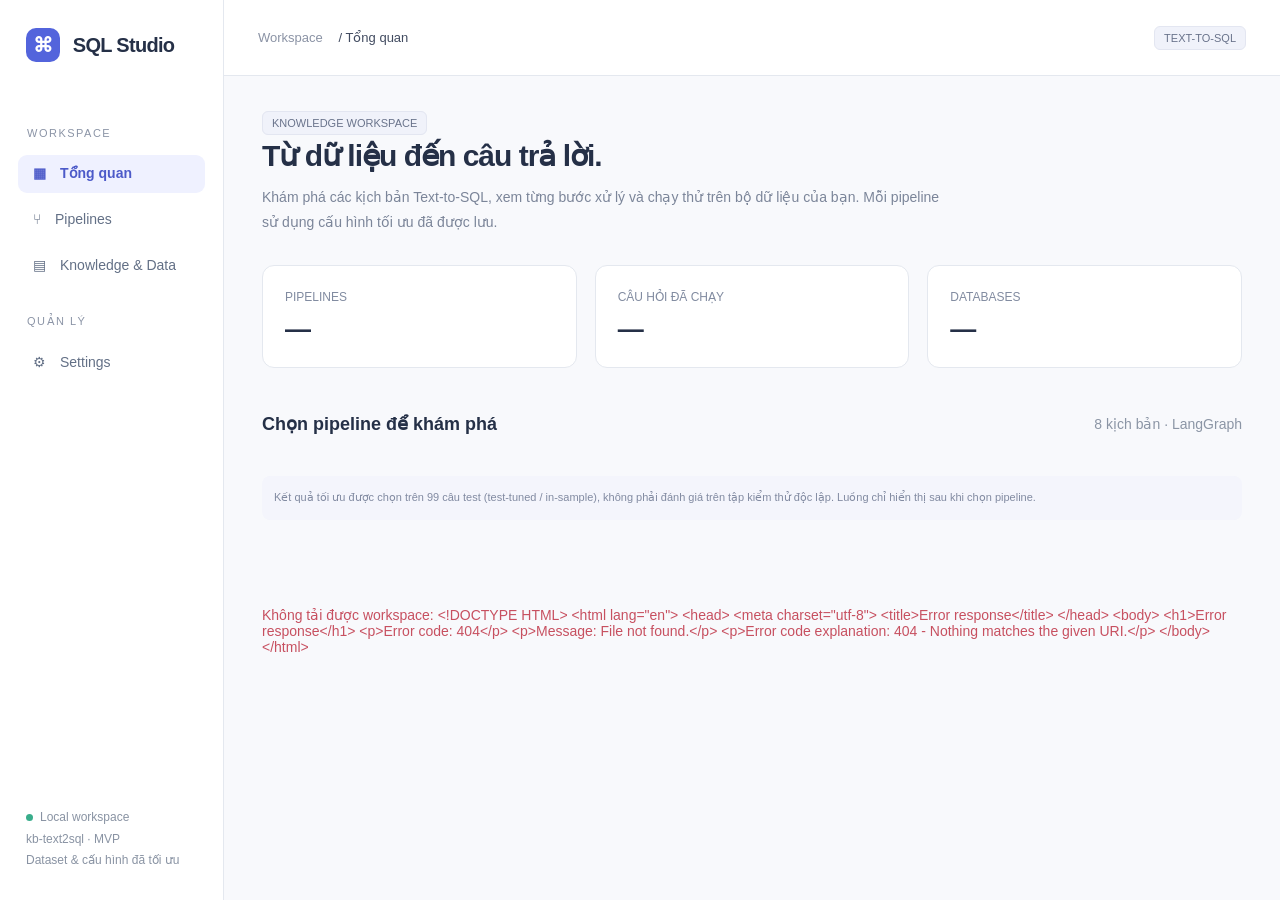
==== src/branch_sql_MVP/app/static/studio.html @ 53cede7e "khanh-final" ====
<!doctype html>
<html lang="vi">
<head><meta charset="utf-8"><meta name="viewport" content="width=device-width,initial-scale=1"><title>SQL Studio · Knowledge workspace</title>
<style>
:root{font-family:Inter,Segoe UI,sans-serif;color:#253047;background:#f8f9fc;font-size:14px;--line:#e4e8ef;--blue:#5364dc;--muted:#7d8699}*{box-sizing:border-box}body{margin:0}button,select,input,textarea{font:inherit}button,a,select{cursor:pointer}button{border:1px solid var(--line);background:white;color:inherit;padding:10px 15px;border-radius:9px}button:hover{background:#f0f2fc}button:disabled{opacity:.45;cursor:wait}a{color:var(--blue);text-decoration:none}.shell{display:grid;grid-template-columns:224px 1fr;min-height:100vh}aside{background:#fff;border-right:1px solid var(--line);padding:28px 18px;display:flex;flex-direction:column;gap:8px}.brand{font-size:20px;font-weight:750;letter-spacing:-.7px;margin:0 8px 35px}.brand span{display:inline-grid;place-items:center;background:#5364dc;color:white;border-radius:10px;width:34px;height:34px;margin-right:8px}.nav{border:0;text-align:left;color:#637086;background:transparent}.nav.active{background:#eff1ff;color:#4c5ac9;font-weight:650}.eyebrow{font-size:11px;letter-spacing:1.5px;text-transform:uppercase;color:#8b94a6;margin:22px 9px 8px}.aside-bottom{margin-top:auto;font-size:12px;color:#8993a3;line-height:1.8;padding:24px 8px 0}.dot{display:inline-block;width:7px;height:7px;background:#39ad8b;border-radius:50%;margin-right:7px}main{min-width:0}header{height:76px;background:#fff;border-bottom:1px solid var(--line);display:flex;align-items:center;justify-content:space-between;padding:0 34px}.crumb{color:#8b93a5;font-size:13px}.crumb strong{color:#414b60;margin-left:12px;font-weight:500}.badge{background:#f0f2fa;border:1px solid #e3e6f1;border-radius:6px;padding:5px 9px;font-size:11px;color:#69738b}.page{padding:38px;max-width:1500px;margin:auto}h1{font-weight:650;font-size:30px;letter-spacing:-1px;margin:8px 0 12px}h2{font-size:18px;font-weight:600}.subtitle{color:#7b8599;line-height:1.8;margin:0 0 28px;max-width:690px}.stats{display:grid;grid-template-columns:repeat(3,1fr);gap:18px;margin:30px 0}.stat{background:#fff;border:1px solid var(--line);border-radius:12px;padding:22px}.stat b{font-size:26px;display:block;margin-top:10px;font-weight:600}.stat span{color:#818ba0;font-size:12px}.section-title{display:flex;align-items:center;justify-content:space-between;margin:30px 0 15px}.cards{display:grid;grid-template-columns:repeat(3,minmax(0,1fr));gap:16px}.card{background:#fff;text-align:left;padding:22px;border-radius:13px;min-height:180px;transition:.15s}.card:hover{border-color:#a9b3f1;transform:translateY(-2px);box-shadow:0 6px 20px #25304708}.icon{display:inline-grid;place-items:center;width:36px;height:36px;border-radius:10px;background:#edf0ff;color:#6470d4;font-size:18px;margin-bottom:15px}.card h2{margin:0 0 10px;font-size:15px}.card p{font-size:12px;color:#8490a3;line-height:1.7;margin:0 0 18px}.card footer{border-top:1px solid #f0f2f6;padding-top:14px;display:flex;justify-content:space-between;color:#7e889e;font-size:11px}.editor{height:calc(100vh - 76px);display:flex;flex-direction:column}.toolbar{display:flex;align-items:center;gap:12px;padding:18px 24px;background:white;border-bottom:1px solid var(--line)}.toolbar select{max-width:310px}.primary{background:var(--blue);color:white;border-color:var(--blue)}.primary:hover{background:#4354c6}.workspace{display:grid;grid-template-columns:minmax(0,1fr) 350px;min-height:0;flex:1}.canvas-wrap{overflow:auto;position:relative;background-color:#f6f7fb;background-image:radial-gradient(#d5dbe6 .8px,transparent .8px);background-size:18px 18px}.canvas{position:relative;transform-origin:top left;min-height:600px}.node{position:absolute;width:212px;background:#fff;border:1px solid #dce1eb;border-radius:11px;text-align:left;padding:15px;box-shadow:0 3px 6px #24325606;min-height:82px}.node .name{display:block;font-size:12px;font-weight:600;margin-bottom:7px}.node small{color:#9aa3b4;font-size:10px}.node.running{border:2px solid #8090f1;box-shadow:0 0 0 4px #5364dc18}.node.done{border-color:#5bbb9b}.node.failed{border-color:#e97c83}.node.selected{box-shadow:0 0 0 3px #5364dc25}.node .state{float:right;color:#3da185}.inspector{background:white;border-left:1px solid var(--line);padding:22px;overflow:auto}.inspector h2{margin:0 0 8px}.inspector label{display:block;color:#778196;font-size:12px;margin:18px 0 7px}input,select,textarea{width:100%;border:1px solid #dfe4ed;border-radius:8px;background:#fff;padding:10px;color:#39465e}textarea{resize:vertical;min-height:90px}pre{white-space:pre-wrap;overflow-wrap:anywhere;background:#f7f8fc;border:1px solid #edf0f5;padding:13px;border-radius:8px;font-size:11px;line-height:1.7;max-height:380px;overflow:auto}.runbar{padding:11px 24px;background:white;border-top:1px solid var(--line);display:flex;gap:16px;align-items:center;font-size:12px}.status{color:#748199}.error{color:#c75060}.legend{display:flex;gap:18px;font-size:11px;color:#929cad;margin:15px 0}.zoom{position:sticky;bottom:16px;left:16px;display:flex;gap:4px;width:max-content}.zoom button{padding:7px 12px}.notice{padding:12px;background:#f4f5fc;border-radius:8px;color:#818aa1;font-size:11px;line-height:1.8}.hidden,[hidden]{display:none!important}.settings-grid{display:grid;grid-template-columns:1fr 1fr;gap:18px;max-width:780px}.settings-grid label{font-size:12px;color:#7d8799}.settings-grid input,.settings-grid select{margin:8px 0 15px}iframe{width:100%;height:calc(100vh - 80px);border:0}.trace-entry{display:block;width:100%;text-align:left;font-size:11px;margin:5px 0;padding:8px}.muted{color:#8b95a5}@media(max-width:1050px){.shell{grid-template-columns:180px 1fr}.cards{grid-template-columns:repeat(2,1fr)}.workspace{grid-template-columns:minmax(0,1fr) 300px}.page{padding:24px}}@media(max-width:750px){.shell{display:block}aside{flex-direction:row;padding:10px;flex-wrap:wrap}.brand{margin:0 10px}.eyebrow,.aside-bottom{display:none}header{height:58px;padding:12px}.cards{grid-template-columns:1fr}.stats{gap:8px}.stat{padding:14px}.workspace{display:flex;flex-direction:column;overflow:auto}.canvas-wrap{min-height:400px}.inspector{overflow:visible}.editor{height:auto}.toolbar{flex-wrap:wrap}.settings-grid{grid-template-columns:1fr}}
</style></head>
<body><div class="shell"><aside><div class="brand"><span>⌘</span> SQL Studio</div><div class="eyebrow">Workspace</div><button class="nav active" data-page="overview">▦　Tổng quan</button><button class="nav" data-page="pipelines">⑂　Pipelines</button><button class="nav" data-page="knowledge">▤　Knowledge & Data</button><div class="eyebrow">Quản lý</div><button class="nav" data-page="settings">⚙　Settings</button><div class="aside-bottom"><span class="dot"></span>Local workspace<br>kb-text2sql · MVP<br>Dataset & cấu hình đã tối ưu</div></aside><main><header><div class="crumb">Workspace <strong id="breadcrumb">/ Tổng quan</strong></div><span class="badge">TEXT-TO-SQL</span></header>
<section id="overview" class="page"><span class="badge">KNOWLEDGE WORKSPACE</span><h1>Từ dữ liệu đến câu trả lời.</h1><p class="subtitle">Khám phá các kịch bản Text-to-SQL, xem từng bước xử lý và chạy thử trên bộ dữ liệu của bạn. Mỗi pipeline sử dụng cấu hình tối ưu đã được lưu.</p><div class="stats"><div class="stat"><span>PIPELINES</span><b id="pipeline-count">—</b></div><div class="stat"><span>CÂU HỎI ĐÃ CHẠY</span><b id="case-count">—</b></div><div class="stat"><span>DATABASES</span><b id="db-count">—</b></div></div><div class="section-title"><h2>Chọn pipeline để khám phá</h2><span class="muted">8 kịch bản · LangGraph</span></div><div id="cards" class="cards"></div><p class="notice">Kết quả tối ưu được chọn trên 99 câu test (test-tuned / in-sample), không phải đánh giá trên tập kiểm thử độc lập. Luồng chỉ hiển thị sau khi chọn pipeline.</p></section>
<section id="editor" class="editor" hidden><div class="toolbar"><button id="back">←</button><select id="pipeline-select" aria-label="Chọn pipeline"></select><span class="badge" id="model-badge"></span><span style="flex:1"></span><button id="replay">↺ Xem lần chạy đã lưu</button><button id="run" class="primary">▶ Chạy thử</button></div><div class="workspace"><div class="canvas-wrap"><div class="canvas" id="canvas"></div><div class="zoom"><button id="zoom-out" aria-label="Thu nhỏ">−</button><button id="zoom-reset">100%</button><button id="zoom-in" aria-label="Phóng to">+</button><button id="zoom-fit">Vừa màn hình</button></div></div><div class="inspector"><h2 id="pipeline-title">Pipeline</h2><p class="notice" id="pipeline-description"></p><label for="case-select">Câu hỏi / Database</label><select id="case-select"></select><label for="question">Câu hỏi chạy thử</label><textarea id="question"></textarea><details><summary style="margin-top:18px;cursor:pointer;color:#758096">Model & cấu hình chạy</summary><label>Provider</label><select id="provider"></select><label>Model</label><input id="model"><label>API key cho lần chạy này</label><input id="api-key" type="password" autocomplete="off"><label>Cấu hình tối ưu của pipeline</label><pre id="parameters"></pre></details><div class="legend"><span>○ Chờ</span><span>◉ Đang chạy</span><span>✓ Hoàn tất</span></div><h2>Kết quả SQL</h2><pre id="result">Chọn “Xem lần chạy đã lưu” hoặc “Chạy thử”.</pre><h2>Chi tiết node</h2><pre id="detail">Chọn một node trên canvas để xem đầu ra.</pre><h2>Nhật ký luồng</h2><div id="trace"></div></div></div><div class="runbar"><span class="dot"></span><span id="status" class="status" role="status">Sẵn sàng</span><span style="flex:1"></span><span class="muted">Nét đứt: nhánh điều kiện · Nhấn node để kiểm tra</span></div></section>
<section id="settings" class="page" hidden><span class="badge">CONFIGURATION</span><h1>Cấu hình workspace</h1><p class="subtitle">Toàn bộ setting được chuyển từ kb-text2sql. Các pipeline tối ưu còn có tham số riêng được hiển thị trong màn hình chạy.</p><form id="settings-form"><div class="settings-grid"><label>Provider<select id="setting-provider"></select></label><label>Model<input id="setting-model"></label><label>Dense embedding<input id="setting-dense"></label><label>Reranker<input id="setting-rerank"></label><label>Qdrant URL<input id="setting-url"></label><label>Qdrant local path<input id="setting-local"></label></div><button class="primary">Lưu cấu hình</button> <a href="/ui" target="_blank" rel="noopener">Mở toàn bộ setting & công cụ nâng cao ↗</a><p id="settings-status" role="status"></p></form></section><section id="knowledge" hidden><iframe title="Knowledge, dữ liệu và công cụ nâng cao" id="legacy"></iframe></section><p id="fatal" class="page error" role="alert" hidden></p>
</main></div>
<script>
const $=id=>document.getElementById(id);let pipelines=[],cases=[],settings={},active=null,graph=null,outputs={},busy=false,selectionVersion=0,zoom=1;
const descriptions={'P1-full':'Toàn bộ schema & business context → sinh SQL một lượt.','B4-hybrid':'Schema/value linking + hybrid retrieval → SQL có ngữ cảnh.','B4-event-seeds':'Hybrid evidence + event seeds, không mở rộng quan hệ.','B4-event-expansion':'Mở rộng event–entity theo quan hệ, giới hạn hop và ngân sách.','B5-selector':'Chọn evidence theo câu hỏi bằng LLM trước khi sinh SQL.','B6-relational':'Relational context → thực thi chỉ đọc → sửa SQL có giới hạn.','B6-hybrid':'Hybrid context → thực thi chỉ đọc → sửa SQL có giới hạn.','G1-adaptive':'Chọn nhánh full / hybrid / SAG, tạo ứng viên và chọn SQL.'};
const names={__start__:'Bắt đầu',__end__:'Kết thúc',assemble_full_context:'Toàn bộ ngữ cảnh',generate_one_candidate:'Sinh SQL',assemble_linked_context:'Hybrid & schema linking',generate_linked_candidate:'Sinh SQL với evidence',expand_relational_context:'Event seeds & expansion',select_relational_evidence:'Chọn evidence',generate_relational_candidate:'Sinh SQL quan hệ',assemble_frozen_context:'Cố định ngữ cảnh',generate_initial_candidate:'Sinh SQL ban đầu',observe_latest_candidate:'Thực thi & quan sát',repair_candidate:'Sửa SQL',finalize_candidate:'Chọn kết quả cuối',choose_context_route:'Chọn nhánh ngữ cảnh',assemble_relational_context:'Ngữ cảnh quan hệ',generate_candidate:'Sinh ứng viên SQL',execute_candidates:'Thực thi ứng viên',choose_best_candidate:'Chọn ứng viên tốt nhất'};
const fmt=x=>JSON.stringify(x,null,2);const esc=x=>String(x).replace(/[&<>"']/g,c=>({'&':'&amp;','<':'&lt;','>':'&gt;','"':'&quot;',"'":'&#39;'}[c]));
async function api(path,options){let r=await fetch(path,options);if(!r.ok){let x=await r.text();try{x=JSON.parse(x).detail||x}catch{}throw Error(typeof x==='string'?x:fmt(x))}return r.json()}
function status(message,error=false){$('status').textContent=message;$('status').classList.toggle('error',error)}
function page(id){if(busy)return;['overview','editor','settings','knowledge'].forEach(x=>$(x).hidden=x!==id);document.querySelectorAll('.nav').forEach(x=>x.classList.toggle('active',x.dataset.page===id||(id==='editor'&&x.dataset.page==='pipelines')));$('breadcrumb').textContent='/ '+({overview:'Tổng quan',editor:'Pipelines',settings:'Settings',knowledge:'Knowledge & Data'}[id]);if(id==='knowledge'&&!$('legacy').src)$('legacy').src='/ui'}
document.querySelectorAll('.nav').forEach(x=>x.onclick=()=>page(x.dataset.page==='pipelines'?'overview':x.dataset.page));$('back').onclick=()=>page('overview');
function card(p){let b=document.createElement('button');b.className='card';b.innerHTML=`<span class="icon">⑂</span><h2>${esc(p.id)}</h2><p>${esc(descriptions[p.id]||p.scenario)}</p><footer><span>${esc(p.scenario)} · ${esc(p.model)}</span><span>Mở pipeline →</span></footer>`;b.onclick=()=>selectPipeline(p.id);return b}
function clearRun(){outputs={};$('trace').replaceChildren();$('result').textContent='Chưa có kết quả cho lần chọn này.';$('detail').textContent='Chọn node để xem dữ liệu.';document.querySelectorAll('.node').forEach(n=>{n.classList.remove('done','running','failed','selected');n.querySelector('.state').textContent='○'})}
function mark(id,state){let n=[...document.querySelectorAll('.node')].find(n=>n.dataset.node===id);if(n){n.classList.remove('running','done','failed');n.classList.add(state);n.querySelector('.state').textContent=state==='done'?'✓':state==='failed'?'!':'◉'}}
function inspect(id){document.querySelectorAll('.node').forEach(n=>n.classList.toggle('selected',n.dataset.node===id));$('detail').textContent=fmt(outputs[id]||{node:id,status:'Chưa có dữ liệu chạy',parameters:active.parameters.context})}
function trace(id,data){outputs[id]=data;mark(id,'done');let b=document.createElement('button');b.className='trace-entry';b.textContent=`✓ ${names[id]||id}`;b.onclick=()=>inspect(id);$('trace').append(b);inspect(id)}
function renderGraph(g){$('canvas').replaceChildren();let levels={__start__:0};for(let i=0;i<g.nodes.length;i++)for(let e of g.edges){if(e.source==='repair_candidate')continue;if(levels[e.source]!=null&&e.target!=='__start__')levels[e.target]=Math.max(levels[e.target]||0,levels[e.source]+1)}let grouped={},positions={};for(let n of g.nodes){let l=levels[n.id]??2;(grouped[l]??=[]).push(n.id)}for(let [l,ids] of Object.entries(grouped))ids.forEach((id,i)=>positions[id]={x:60+Number(l)*285,y:140+i*145});if(positions.repair_candidate&&positions.observe_latest_candidate)positions.repair_candidate={x:positions.observe_latest_candidate.x,y:360};let width=Math.max(...Object.values(positions).map(p=>p.x))+285,height=Math.max(600,...Object.values(positions).map(p=>p.y+170));$('canvas').style.width=width+'px';$('canvas').style.height=height+'px';let svg=document.createElementNS('http://www.w3.org/2000/svg','svg');svg.setAttribute('width',width);svg.setAttribute('height',height);svg.style.position='absolute';svg.innerHTML='<defs><marker id="arrow" markerWidth="8" markerHeight="8" refX="6" refY="3" orient="auto"><path d="M0,0 L6,3 L0,6" fill="#a8b3c8"/></marker></defs>';for(let e of g.edges){let a=positions[e.source],b=positions[e.target],x=a.x+212,y=a.y+41,xx=b.x,yy=b.y+41;let curve=xx>x?`M${x},${y} C${x+45},${y} ${xx-45},${yy} ${xx},${yy}`:`M${x},${y} C${x+75},${y} ${xx-70},${yy} ${xx},${yy}`;svg.innerHTML+=`<path d="${curve}" fill="none" stroke="#b8c2d5" stroke-width="1.5" ${e.conditional?'stroke-dasharray="5 5"':''} marker-end="url(#arrow)"/>`;if(e.label)svg.innerHTML+=`<text x="${(x+xx)/2}" y="${(y+yy)/2-10}" fill="#8994aa" font-size="10">${esc(e.label)}</text>`}$('canvas').append(svg);for(let n of g.nodes){let b=document.createElement('button');b.className='node';b.dataset.node=n.id;b.style.left=positions[n.id].x+'px';b.style.top=positions[n.id].y+'px';b.innerHTML=`<span class="state">○</span><span class="name">${esc(names[n.id]||n.id)}</span><small>${esc(n.id.replaceAll('_',' '))}</small>`;b.onclick=()=>inspect(n.id);$('canvas').append(b)}}
async function selectPipeline(id){if(busy)return;const version=++selectionVersion;active=pipelines.find(p=>p.id===id);$('pipeline-select').value=id;$('pipeline-title').textContent=id;$('pipeline-description').textContent=descriptions[id];$('model-badge').textContent=active.model;$('model').value=active.model;$('parameters').textContent=fmt(active.parameters);page('editor');clearRun();$('canvas').replaceChildren();status('Đang tải luồng…');$('run').disabled=$('replay').disabled=true;try{const g=await api('/studio/pipelines/'+encodeURIComponent(id)+'/graph');if(version!==selectionVersion)return;graph=g;renderGraph(g);status('Sẵn sàng · cấu hình tối ưu đã nạp');$('run').disabled=$('replay').disabled=false}catch(e){if(version===selectionVersion)status(e.message,true)}}
$('pipeline-select').onchange=e=>selectPipeline(e.target.value);$('case-select').onchange=()=>{let c=cases.find(c=>c.id===$('case-select').value);$('question').value=c?.question||'';clearRun()};
function lock(v){busy=v;['run','replay','pipeline-select','case-select','question','provider','model','api-key','back'].forEach(id=>$(id).disabled=v);document.querySelectorAll('.nav').forEach(n=>n.disabled=v)}
$('replay').onclick=async()=>{lock(true);clearRun();status('Đang đọc trace đã lưu…');try{let r=await api(`/studio/pipelines/${encodeURIComponent(active.id)}/replay/${encodeURIComponent($('case-select').value)}`);$('question').value=cases.find(c=>c.id===$('case-select').value).question;mark('__start__','done');for(let t of r.trajectory||[])trace(t.node,t);mark('__end__',r.run_error?'failed':'done');$('result').textContent=r.prediction?.sql||fmt(r.prediction||r.run_error);status(r.run_error?'Lần chạy đã lưu có lỗi':'Đang xem lần chạy đã lưu · không gọi model',!!r.run_error)}catch(e){status(e.message,true)}finally{lock(false)}};
$('run').onclick=async()=>{lock(true);clearRun();status('Đang chạy cấu hình đã chọn…');mark('__start__','done');let complete=false;try{let r=await fetch('/studio/run',{method:'POST',headers:{'Content-Type':'application/json'},body:JSON.stringify({pipeline_id:active.id,case_id:$('case-select').value,question:$('question').value,provider:$('provider').value,model:$('model').value,api_key:$('api-key').value||null})});if(!r.ok)throw Error(await r.text());let reader=r.body.getReader(),decoder=new TextDecoder(),buffer='';while(true){let {value,done}=await reader.read();buffer+=decoder.decode(value||new Uint8Array(),{stream:!done});let lines=buffer.split('\n');buffer=lines.pop();for(let line of lines.filter(Boolean)){let e=JSON.parse(line);if(e.type==='tasks'){let t=e.data;mark(t.name,t.error?'failed':('result'in t?'done':'running'));status(`${names[t.name]||t.name} · ${e.elapsed.toFixed(1)}s`)}if(e.type==='updates')for(let [id,data] of Object.entries(e.data)){trace(id,data);if(data.final_prediction)$('result').textContent=data.final_prediction.sql||fmt(data.final_prediction)}if(e.type==='error')throw Error(e.message);if(e.type==='complete'){complete=true;$('result').textContent=e.data.final_prediction?.sql||fmt(e.data);mark('__end__','done');status('Hoàn tất · kết quả chạy mới')}}if(done)break}if(!complete)throw Error('Kết nối kết thúc trước khi có kết quả.')}catch(e){document.querySelectorAll('.node.running').forEach(n=>mark(n.dataset.node,'failed'));status(e.message,true)}finally{$('api-key').value='';lock(false)}};
function scale(v){zoom=Math.max(.25,Math.min(1.5,v));$('canvas').style.transform=`scale(${zoom})`;$('zoom-reset').textContent=Math.round(zoom*100)+'%'}$('zoom-in').onclick=()=>scale(zoom+.1);$('zoom-out').onclick=()=>scale(zoom-.1);$('zoom-reset').onclick=()=>scale(1);$('zoom-fit').onclick=()=>scale(($('canvas').parentElement.clientWidth-24)/parseFloat($('canvas').style.width));
function populateSettings(s){for(let id of ['provider','setting-provider']){$(id).replaceChildren(...Object.keys(s.api.providers).map(v=>new Option(v,v)));$(id).value=s.api.provider}$('setting-model').value=s.api.model;$('setting-dense').value=s.embedding.dense_model;$('setting-rerank').value=s.embedding.rerank_model;$('setting-url').value=s.index.url||'';$('setting-local').value=s.index.local_path||''}
$('settings-form').onsubmit=async e=>{e.preventDefault();try{settings=await api('/settings',{method:'PATCH',headers:{'Content-Type':'application/json'},body:JSON.stringify({api:{provider:$('setting-provider').value,model:$('setting-model').value},embedding:{dense_model:$('setting-dense').value,rerank_model:$('setting-rerank').value},index:{url:$('setting-url').value||null,local_path:$('setting-local').value||null}})});populateSettings(settings);$('settings-status').textContent='Đã lưu cấu hình.'}catch(e){$('settings-status').textContent=e.message}};
(async()=>{try{[pipelines,cases,settings]=await Promise.all([api('/studio/pipelines'),api('/studio/cases'),api('/settings')]);$('pipeline-count').textContent=pipelines.length;$('case-count').textContent=cases.length;$('db-count').textContent=new Set(cases.map(c=>c.database)).size;$('cards').append(...pipelines.map(card));$('pipeline-select').append(...pipelines.map(p=>new Option(p.id,p.id)));$('case-select').append(...cases.map(c=>new Option(c.database+' · '+c.question,c.id)));$('question').value=cases[0]?.question||'';populateSettings(settings)}catch(e){$('fatal').hidden=false;$('fatal').textContent='Không tải được workspace: '+e.message}})();
</script></body></html>
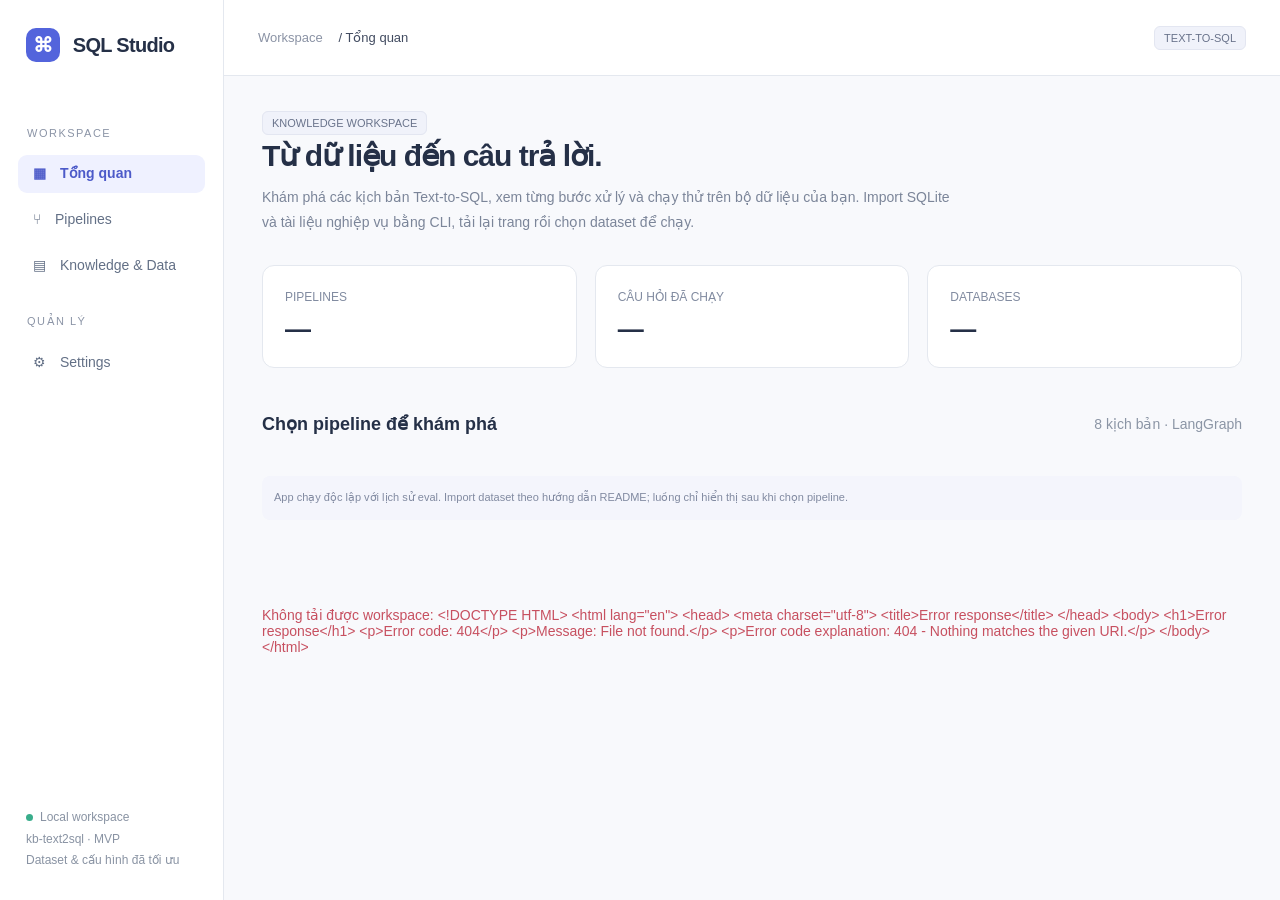
==== commit 0cd01eb9: "lastdan" ====
--- a/src/branch_sql_MVP/app/static/studio.html
+++ b/src/branch_sql_MVP/app/static/studio.html
@@ -5,8 +5,8 @@
 :root{font-family:Inter,Segoe UI,sans-serif;color:#253047;background:#f8f9fc;font-size:14px;--line:#e4e8ef;--blue:#5364dc;--muted:#7d8699}*{box-sizing:border-box}body{margin:0}button,select,input,textarea{font:inherit}button,a,select{cursor:pointer}button{border:1px solid var(--line);background:white;color:inherit;padding:10px 15px;border-radius:9px}button:hover{background:#f0f2fc}button:disabled{opacity:.45;cursor:wait}a{color:var(--blue);text-decoration:none}.shell{display:grid;grid-template-columns:224px 1fr;min-height:100vh}aside{background:#fff;border-right:1px solid var(--line);padding:28px 18px;display:flex;flex-direction:column;gap:8px}.brand{font-size:20px;font-weight:750;letter-spacing:-.7px;margin:0 8px 35px}.brand span{display:inline-grid;place-items:center;background:#5364dc;color:white;border-radius:10px;width:34px;height:34px;margin-right:8px}.nav{border:0;text-align:left;color:#637086;background:transparent}.nav.active{background:#eff1ff;color:#4c5ac9;font-weight:650}.eyebrow{font-size:11px;letter-spacing:1.5px;text-transform:uppercase;color:#8b94a6;margin:22px 9px 8px}.aside-bottom{margin-top:auto;font-size:12px;color:#8993a3;line-height:1.8;padding:24px 8px 0}.dot{display:inline-block;width:7px;height:7px;background:#39ad8b;border-radius:50%;margin-right:7px}main{min-width:0}header{height:76px;background:#fff;border-bottom:1px solid var(--line);display:flex;align-items:center;justify-content:space-between;padding:0 34px}.crumb{color:#8b93a5;font-size:13px}.crumb strong{color:#414b60;margin-left:12px;font-weight:500}.badge{background:#f0f2fa;border:1px solid #e3e6f1;border-radius:6px;padding:5px 9px;font-size:11px;color:#69738b}.page{padding:38px;max-width:1500px;margin:auto}h1{font-weight:650;font-size:30px;letter-spacing:-1px;margin:8px 0 12px}h2{font-size:18px;font-weight:600}.subtitle{color:#7b8599;line-height:1.8;margin:0 0 28px;max-width:690px}.stats{display:grid;grid-template-columns:repeat(3,1fr);gap:18px;margin:30px 0}.stat{background:#fff;border:1px solid var(--line);border-radius:12px;padding:22px}.stat b{font-size:26px;display:block;margin-top:10px;font-weight:600}.stat span{color:#818ba0;font-size:12px}.section-title{display:flex;align-items:center;justify-content:space-between;margin:30px 0 15px}.cards{display:grid;grid-template-columns:repeat(3,minmax(0,1fr));gap:16px}.card{background:#fff;text-align:left;padding:22px;border-radius:13px;min-height:180px;transition:.15s}.card:hover{border-color:#a9b3f1;transform:translateY(-2px);box-shadow:0 6px 20px #25304708}.icon{display:inline-grid;place-items:center;width:36px;height:36px;border-radius:10px;background:#edf0ff;color:#6470d4;font-size:18px;margin-bottom:15px}.card h2{margin:0 0 10px;font-size:15px}.card p{font-size:12px;color:#8490a3;line-height:1.7;margin:0 0 18px}.card footer{border-top:1px solid #f0f2f6;padding-top:14px;display:flex;justify-content:space-between;color:#7e889e;font-size:11px}.editor{height:calc(100vh - 76px);display:flex;flex-direction:column}.toolbar{display:flex;align-items:center;gap:12px;padding:18px 24px;background:white;border-bottom:1px solid var(--line)}.toolbar select{max-width:310px}.primary{background:var(--blue);color:white;border-color:var(--blue)}.primary:hover{background:#4354c6}.workspace{display:grid;grid-template-columns:minmax(0,1fr) 350px;min-height:0;flex:1}.canvas-wrap{overflow:auto;position:relative;background-color:#f6f7fb;background-image:radial-gradient(#d5dbe6 .8px,transparent .8px);background-size:18px 18px}.canvas{position:relative;transform-origin:top left;min-height:600px}.node{position:absolute;width:212px;background:#fff;border:1px solid #dce1eb;border-radius:11px;text-align:left;padding:15px;box-shadow:0 3px 6px #24325606;min-height:82px}.node .name{display:block;font-size:12px;font-weight:600;margin-bottom:7px}.node small{color:#9aa3b4;font-size:10px}.node.running{border:2px solid #8090f1;box-shadow:0 0 0 4px #5364dc18}.node.done{border-color:#5bbb9b}.node.failed{border-color:#e97c83}.node.selected{box-shadow:0 0 0 3px #5364dc25}.node .state{float:right;color:#3da185}.inspector{background:white;border-left:1px solid var(--line);padding:22px;overflow:auto}.inspector h2{margin:0 0 8px}.inspector label{display:block;color:#778196;font-size:12px;margin:18px 0 7px}input,select,textarea{width:100%;border:1px solid #dfe4ed;border-radius:8px;background:#fff;padding:10px;color:#39465e}textarea{resize:vertical;min-height:90px}pre{white-space:pre-wrap;overflow-wrap:anywhere;background:#f7f8fc;border:1px solid #edf0f5;padding:13px;border-radius:8px;font-size:11px;line-height:1.7;max-height:380px;overflow:auto}.runbar{padding:11px 24px;background:white;border-top:1px solid var(--line);display:flex;gap:16px;align-items:center;font-size:12px}.status{color:#748199}.error{color:#c75060}.legend{display:flex;gap:18px;font-size:11px;color:#929cad;margin:15px 0}.zoom{position:sticky;bottom:16px;left:16px;display:flex;gap:4px;width:max-content}.zoom button{padding:7px 12px}.notice{padding:12px;background:#f4f5fc;border-radius:8px;color:#818aa1;font-size:11px;line-height:1.8}.hidden,[hidden]{display:none!important}.settings-grid{display:grid;grid-template-columns:1fr 1fr;gap:18px;max-width:780px}.settings-grid label{font-size:12px;color:#7d8799}.settings-grid input,.settings-grid select{margin:8px 0 15px}iframe{width:100%;height:calc(100vh - 80px);border:0}.trace-entry{display:block;width:100%;text-align:left;font-size:11px;margin:5px 0;padding:8px}.muted{color:#8b95a5}@media(max-width:1050px){.shell{grid-template-columns:180px 1fr}.cards{grid-template-columns:repeat(2,1fr)}.workspace{grid-template-columns:minmax(0,1fr) 300px}.page{padding:24px}}@media(max-width:750px){.shell{display:block}aside{flex-direction:row;padding:10px;flex-wrap:wrap}.brand{margin:0 10px}.eyebrow,.aside-bottom{display:none}header{height:58px;padding:12px}.cards{grid-template-columns:1fr}.stats{gap:8px}.stat{padding:14px}.workspace{display:flex;flex-direction:column;overflow:auto}.canvas-wrap{min-height:400px}.inspector{overflow:visible}.editor{height:auto}.toolbar{flex-wrap:wrap}.settings-grid{grid-template-columns:1fr}}
 </style></head>
 <body><div class="shell"><aside><div class="brand"><span>⌘</span> SQL Studio</div><div class="eyebrow">Workspace</div><button class="nav active" data-page="overview">▦　Tổng quan</button><button class="nav" data-page="pipelines">⑂　Pipelines</button><button class="nav" data-page="knowledge">▤　Knowledge & Data</button><div class="eyebrow">Quản lý</div><button class="nav" data-page="settings">⚙　Settings</button><div class="aside-bottom"><span class="dot"></span>Local workspace<br>kb-text2sql · MVP<br>Dataset & cấu hình đã tối ưu</div></aside><main><header><div class="crumb">Workspace <strong id="breadcrumb">/ Tổng quan</strong></div><span class="badge">TEXT-TO-SQL</span></header>
-<section id="overview" class="page"><span class="badge">KNOWLEDGE WORKSPACE</span><h1>Từ dữ liệu đến câu trả lời.</h1><p class="subtitle">Khám phá các kịch bản Text-to-SQL, xem từng bước xử lý và chạy thử trên bộ dữ liệu của bạn. Mỗi pipeline sử dụng cấu hình tối ưu đã được lưu.</p><div class="stats"><div class="stat"><span>PIPELINES</span><b id="pipeline-count">—</b></div><div class="stat"><span>CÂU HỎI ĐÃ CHẠY</span><b id="case-count">—</b></div><div class="stat"><span>DATABASES</span><b id="db-count">—</b></div></div><div class="section-title"><h2>Chọn pipeline để khám phá</h2><span class="muted">8 kịch bản · LangGraph</span></div><div id="cards" class="cards"></div><p class="notice">Kết quả tối ưu được chọn trên 99 câu test (test-tuned / in-sample), không phải đánh giá trên tập kiểm thử độc lập. Luồng chỉ hiển thị sau khi chọn pipeline.</p></section>
-<section id="editor" class="editor" hidden><div class="toolbar"><button id="back">←</button><select id="pipeline-select" aria-label="Chọn pipeline"></select><span class="badge" id="model-badge"></span><span style="flex:1"></span><button id="replay">↺ Xem lần chạy đã lưu</button><button id="run" class="primary">▶ Chạy thử</button></div><div class="workspace"><div class="canvas-wrap"><div class="canvas" id="canvas"></div><div class="zoom"><button id="zoom-out" aria-label="Thu nhỏ">−</button><button id="zoom-reset">100%</button><button id="zoom-in" aria-label="Phóng to">+</button><button id="zoom-fit">Vừa màn hình</button></div></div><div class="inspector"><h2 id="pipeline-title">Pipeline</h2><p class="notice" id="pipeline-description"></p><label for="case-select">Câu hỏi / Database</label><select id="case-select"></select><label for="question">Câu hỏi chạy thử</label><textarea id="question"></textarea><details><summary style="margin-top:18px;cursor:pointer;color:#758096">Model & cấu hình chạy</summary><label>Provider</label><select id="provider"></select><label>Model</label><input id="model"><label>API key cho lần chạy này</label><input id="api-key" type="password" autocomplete="off"><label>Cấu hình tối ưu của pipeline</label><pre id="parameters"></pre></details><div class="legend"><span>○ Chờ</span><span>◉ Đang chạy</span><span>✓ Hoàn tất</span></div><h2>Kết quả SQL</h2><pre id="result">Chọn “Xem lần chạy đã lưu” hoặc “Chạy thử”.</pre><h2>Chi tiết node</h2><pre id="detail">Chọn một node trên canvas để xem đầu ra.</pre><h2>Nhật ký luồng</h2><div id="trace"></div></div></div><div class="runbar"><span class="dot"></span><span id="status" class="status" role="status">Sẵn sàng</span><span style="flex:1"></span><span class="muted">Nét đứt: nhánh điều kiện · Nhấn node để kiểm tra</span></div></section>
+<section id="overview" class="page"><span class="badge">KNOWLEDGE WORKSPACE</span><h1>Từ dữ liệu đến câu trả lời.</h1><p class="subtitle">Khám phá các kịch bản Text-to-SQL, xem từng bước xử lý và chạy thử trên bộ dữ liệu của bạn. Import SQLite và tài liệu nghiệp vụ bằng CLI, tải lại trang rồi chọn dataset để chạy.</p><div class="stats"><div class="stat"><span>PIPELINES</span><b id="pipeline-count">—</b></div><div class="stat"><span>CÂU HỎI ĐÃ CHẠY</span><b id="case-count">—</b></div><div class="stat"><span>DATABASES</span><b id="db-count">—</b></div></div><div class="section-title"><h2>Chọn pipeline để khám phá</h2><span class="muted">8 kịch bản · LangGraph</span></div><div id="cards" class="cards"></div><p class="notice">App chạy độc lập với lịch sử eval. Import dataset theo hướng dẫn README; luồng chỉ hiển thị sau khi chọn pipeline.</p></section>
+<section id="editor" class="editor" hidden><div class="toolbar"><button id="back">←</button><select id="pipeline-select" aria-label="Chọn pipeline"></select><span class="badge" id="model-badge"></span><span style="flex:1"></span><button id="replay">↺ Xem lần chạy đã lưu</button><button id="run" class="primary">▶ Chạy thử</button></div><div class="workspace"><div class="canvas-wrap"><div class="canvas" id="canvas"></div><div class="zoom"><button id="zoom-out" aria-label="Thu nhỏ">−</button><button id="zoom-reset">100%</button><button id="zoom-in" aria-label="Phóng to">+</button><button id="zoom-fit">Vừa màn hình</button></div></div><div class="inspector"><h2 id="pipeline-title">Pipeline</h2><p class="notice" id="pipeline-description"></p><label for="case-select">Câu hỏi / Database</label><select id="case-select"></select><label for="question">Câu hỏi chạy thử</label><textarea id="question"></textarea><details open><summary style="margin-top:18px;cursor:pointer;color:#758096">Model & cấu hình chạy</summary><label for="provider">Provider</label><select id="provider"></select><label for="model">Model</label><input id="model" placeholder="Nhập model ID"><label>API key cho lần chạy này</label><input id="api-key" type="password" autocomplete="off"><label>Cấu hình tối ưu của pipeline</label><pre id="parameters"></pre></details><div class="legend"><span>○ Chờ</span><span>◉ Đang chạy</span><span>✓ Hoàn tất</span></div><h2>Kết quả SQL</h2><pre id="result">Chọn “Xem lần chạy đã lưu” hoặc “Chạy thử”.</pre><h2>Chi tiết node</h2><pre id="detail">Chọn một node trên canvas để xem đầu ra.</pre><h2>Nhật ký luồng</h2><div id="trace"></div></div></div><div class="runbar"><span class="dot"></span><span id="status" class="status" role="status">Sẵn sàng</span><span style="flex:1"></span><span class="muted">Nét đứt: nhánh điều kiện · Nhấn node để kiểm tra</span></div></section>
 <section id="settings" class="page" hidden><span class="badge">CONFIGURATION</span><h1>Cấu hình workspace</h1><p class="subtitle">Toàn bộ setting được chuyển từ kb-text2sql. Các pipeline tối ưu còn có tham số riêng được hiển thị trong màn hình chạy.</p><form id="settings-form"><div class="settings-grid"><label>Provider<select id="setting-provider"></select></label><label>Model<input id="setting-model"></label><label>Dense embedding<input id="setting-dense"></label><label>Reranker<input id="setting-rerank"></label><label>Qdrant URL<input id="setting-url"></label><label>Qdrant local path<input id="setting-local"></label></div><button class="primary">Lưu cấu hình</button> <a href="/ui" target="_blank" rel="noopener">Mở toàn bộ setting & công cụ nâng cao ↗</a><p id="settings-status" role="status"></p></form></section><section id="knowledge" hidden><iframe title="Knowledge, dữ liệu và công cụ nâng cao" id="legacy"></iframe></section><p id="fatal" class="page error" role="alert" hidden></p>
 </main></div>
 <script>
@@ -24,13 +24,14 @@
 function inspect(id){document.querySelectorAll('.node').forEach(n=>n.classList.toggle('selected',n.dataset.node===id));$('detail').textContent=fmt(outputs[id]||{node:id,status:'Chưa có dữ liệu chạy',parameters:active.parameters.context})}
 function trace(id,data){outputs[id]=data;mark(id,'done');let b=document.createElement('button');b.className='trace-entry';b.textContent=`✓ ${names[id]||id}`;b.onclick=()=>inspect(id);$('trace').append(b);inspect(id)}
 function renderGraph(g){$('canvas').replaceChildren();let levels={__start__:0};for(let i=0;i<g.nodes.length;i++)for(let e of g.edges){if(e.source==='repair_candidate')continue;if(levels[e.source]!=null&&e.target!=='__start__')levels[e.target]=Math.max(levels[e.target]||0,levels[e.source]+1)}let grouped={},positions={};for(let n of g.nodes){let l=levels[n.id]??2;(grouped[l]??=[]).push(n.id)}for(let [l,ids] of Object.entries(grouped))ids.forEach((id,i)=>positions[id]={x:60+Number(l)*285,y:140+i*145});if(positions.repair_candidate&&positions.observe_latest_candidate)positions.repair_candidate={x:positions.observe_latest_candidate.x,y:360};let width=Math.max(...Object.values(positions).map(p=>p.x))+285,height=Math.max(600,...Object.values(positions).map(p=>p.y+170));$('canvas').style.width=width+'px';$('canvas').style.height=height+'px';let svg=document.createElementNS('http://www.w3.org/2000/svg','svg');svg.setAttribute('width',width);svg.setAttribute('height',height);svg.style.position='absolute';svg.innerHTML='<defs><marker id="arrow" markerWidth="8" markerHeight="8" refX="6" refY="3" orient="auto"><path d="M0,0 L6,3 L0,6" fill="#a8b3c8"/></marker></defs>';for(let e of g.edges){let a=positions[e.source],b=positions[e.target],x=a.x+212,y=a.y+41,xx=b.x,yy=b.y+41;let curve=xx>x?`M${x},${y} C${x+45},${y} ${xx-45},${yy} ${xx},${yy}`:`M${x},${y} C${x+75},${y} ${xx-70},${yy} ${xx},${yy}`;svg.innerHTML+=`<path d="${curve}" fill="none" stroke="#b8c2d5" stroke-width="1.5" ${e.conditional?'stroke-dasharray="5 5"':''} marker-end="url(#arrow)"/>`;if(e.label)svg.innerHTML+=`<text x="${(x+xx)/2}" y="${(y+yy)/2-10}" fill="#8994aa" font-size="10">${esc(e.label)}</text>`}$('canvas').append(svg);for(let n of g.nodes){let b=document.createElement('button');b.className='node';b.dataset.node=n.id;b.style.left=positions[n.id].x+'px';b.style.top=positions[n.id].y+'px';b.innerHTML=`<span class="state">○</span><span class="name">${esc(names[n.id]||n.id)}</span><small>${esc(n.id.replaceAll('_',' '))}</small>`;b.onclick=()=>inspect(n.id);$('canvas').append(b)}}
-async function selectPipeline(id){if(busy)return;const version=++selectionVersion;active=pipelines.find(p=>p.id===id);$('pipeline-select').value=id;$('pipeline-title').textContent=id;$('pipeline-description').textContent=descriptions[id];$('model-badge').textContent=active.model;$('model').value=active.model;$('parameters').textContent=fmt(active.parameters);page('editor');clearRun();$('canvas').replaceChildren();status('Đang tải luồng…');$('run').disabled=$('replay').disabled=true;try{const g=await api('/studio/pipelines/'+encodeURIComponent(id)+'/graph');if(version!==selectionVersion)return;graph=g;renderGraph(g);status('Sẵn sàng · cấu hình tối ưu đã nạp');$('run').disabled=$('replay').disabled=false}catch(e){if(version===selectionVersion)status(e.message,true)}}
-$('pipeline-select').onchange=e=>selectPipeline(e.target.value);$('case-select').onchange=()=>{let c=cases.find(c=>c.id===$('case-select').value);$('question').value=c?.question||'';clearRun()};
+async function selectPipeline(id){if(busy)return;const version=++selectionVersion;active=pipelines.find(p=>p.id===id);$('pipeline-select').value=id;$('pipeline-title').textContent=id;$('pipeline-description').textContent=descriptions[id];$('model-badge').textContent=$('model').value||settings.api.model;$('parameters').textContent=fmt(active.parameters);page('editor');clearRun();$('canvas').replaceChildren();status('Đang tải luồng…');$('run').disabled=$('replay').disabled=true;try{const g=await api('/studio/pipelines/'+encodeURIComponent(id)+'/graph');if(version!==selectionVersion)return;graph=g;renderGraph(g);status('Sẵn sàng · cấu hình tối ưu đã nạp');$('run').disabled=!cases.length;$('replay').disabled=!cases.length||$('case-select').value.startsWith('dataset:')}catch(e){if(version===selectionVersion)status(e.message,true)}}
+$('model').oninput=()=>{$('model-badge').textContent=$('model').value;};
+$('pipeline-select').onchange=e=>selectPipeline(e.target.value);$('case-select').onchange=()=>{let c=cases.find(c=>c.id===$('case-select').value);$('question').value=c?.question||'';clearRun();$('replay').disabled=$('case-select').value.startsWith('dataset:')};
 function lock(v){busy=v;['run','replay','pipeline-select','case-select','question','provider','model','api-key','back'].forEach(id=>$(id).disabled=v);document.querySelectorAll('.nav').forEach(n=>n.disabled=v)}
 $('replay').onclick=async()=>{lock(true);clearRun();status('Đang đọc trace đã lưu…');try{let r=await api(`/studio/pipelines/${encodeURIComponent(active.id)}/replay/${encodeURIComponent($('case-select').value)}`);$('question').value=cases.find(c=>c.id===$('case-select').value).question;mark('__start__','done');for(let t of r.trajectory||[])trace(t.node,t);mark('__end__',r.run_error?'failed':'done');$('result').textContent=r.prediction?.sql||fmt(r.prediction||r.run_error);status(r.run_error?'Lần chạy đã lưu có lỗi':'Đang xem lần chạy đã lưu · không gọi model',!!r.run_error)}catch(e){status(e.message,true)}finally{lock(false)}};
 $('run').onclick=async()=>{lock(true);clearRun();status('Đang chạy cấu hình đã chọn…');mark('__start__','done');let complete=false;try{let r=await fetch('/studio/run',{method:'POST',headers:{'Content-Type':'application/json'},body:JSON.stringify({pipeline_id:active.id,case_id:$('case-select').value,question:$('question').value,provider:$('provider').value,model:$('model').value,api_key:$('api-key').value||null})});if(!r.ok)throw Error(await r.text());let reader=r.body.getReader(),decoder=new TextDecoder(),buffer='';while(true){let {value,done}=await reader.read();buffer+=decoder.decode(value||new Uint8Array(),{stream:!done});let lines=buffer.split('\n');buffer=lines.pop();for(let line of lines.filter(Boolean)){let e=JSON.parse(line);if(e.type==='tasks'){let t=e.data;mark(t.name,t.error?'failed':('result'in t?'done':'running'));status(`${names[t.name]||t.name} · ${e.elapsed.toFixed(1)}s`)}if(e.type==='updates')for(let [id,data] of Object.entries(e.data)){trace(id,data);if(data.final_prediction)$('result').textContent=data.final_prediction.sql||fmt(data.final_prediction)}if(e.type==='error')throw Error(e.message);if(e.type==='complete'){complete=true;$('result').textContent=e.data.final_prediction?.sql||fmt(e.data);mark('__end__','done');status('Hoàn tất · kết quả chạy mới')}}if(done)break}if(!complete)throw Error('Kết nối kết thúc trước khi có kết quả.')}catch(e){document.querySelectorAll('.node.running').forEach(n=>mark(n.dataset.node,'failed'));status(e.message,true)}finally{$('api-key').value='';lock(false)}};
 function scale(v){zoom=Math.max(.25,Math.min(1.5,v));$('canvas').style.transform=`scale(${zoom})`;$('zoom-reset').textContent=Math.round(zoom*100)+'%'}$('zoom-in').onclick=()=>scale(zoom+.1);$('zoom-out').onclick=()=>scale(zoom-.1);$('zoom-reset').onclick=()=>scale(1);$('zoom-fit').onclick=()=>scale(($('canvas').parentElement.clientWidth-24)/parseFloat($('canvas').style.width));
-function populateSettings(s){for(let id of ['provider','setting-provider']){$(id).replaceChildren(...Object.keys(s.api.providers).map(v=>new Option(v,v)));$(id).value=s.api.provider}$('setting-model').value=s.api.model;$('setting-dense').value=s.embedding.dense_model;$('setting-rerank').value=s.embedding.rerank_model;$('setting-url').value=s.index.url||'';$('setting-local').value=s.index.local_path||''}
+function populateSettings(s){for(let id of ['provider','setting-provider']){$(id).replaceChildren(...Object.keys(s.api.providers).map(v=>new Option(v,v)));$(id).value=s.api.provider}$('model').value=s.api.model;$('model-badge').textContent=s.api.model;$('setting-model').value=s.api.model;$('setting-dense').value=s.embedding.dense_model;$('setting-rerank').value=s.embedding.rerank_model;$('setting-url').value=s.index.url||'';$('setting-local').value=s.index.local_path||''}
 $('settings-form').onsubmit=async e=>{e.preventDefault();try{settings=await api('/settings',{method:'PATCH',headers:{'Content-Type':'application/json'},body:JSON.stringify({api:{provider:$('setting-provider').value,model:$('setting-model').value},embedding:{dense_model:$('setting-dense').value,rerank_model:$('setting-rerank').value},index:{url:$('setting-url').value||null,local_path:$('setting-local').value||null}})});populateSettings(settings);$('settings-status').textContent='Đã lưu cấu hình.'}catch(e){$('settings-status').textContent=e.message}};
-(async()=>{try{[pipelines,cases,settings]=await Promise.all([api('/studio/pipelines'),api('/studio/cases'),api('/settings')]);$('pipeline-count').textContent=pipelines.length;$('case-count').textContent=cases.length;$('db-count').textContent=new Set(cases.map(c=>c.database)).size;$('cards').append(...pipelines.map(card));$('pipeline-select').append(...pipelines.map(p=>new Option(p.id,p.id)));$('case-select').append(...cases.map(c=>new Option(c.database+' · '+c.question,c.id)));$('question').value=cases[0]?.question||'';populateSettings(settings)}catch(e){$('fatal').hidden=false;$('fatal').textContent='Không tải được workspace: '+e.message}})();
+(async()=>{try{[pipelines,cases,settings]=await Promise.all([api('/studio/pipelines'),api('/studio/cases'),api('/settings')]);$('pipeline-count').textContent=pipelines.length;$('case-count').textContent=cases.length;$('db-count').textContent=new Set(cases.map(c=>c.database)).size;$('cards').append(...pipelines.map(card));$('pipeline-select').append(...pipelines.map(p=>new Option(p.id,p.id)));$('case-select').append(...cases.map(c=>new Option(c.database+' · '+c.question,c.id)));$('question').value=cases[0]?.question||'';populateSettings(settings);if(!cases.length){$('question').placeholder='Import dataset bằng CLI rồi tải lại trang.';}}catch(e){$('fatal').hidden=false;$('fatal').textContent='Không tải được workspace: '+e.message}})();
 </script></body></html>
